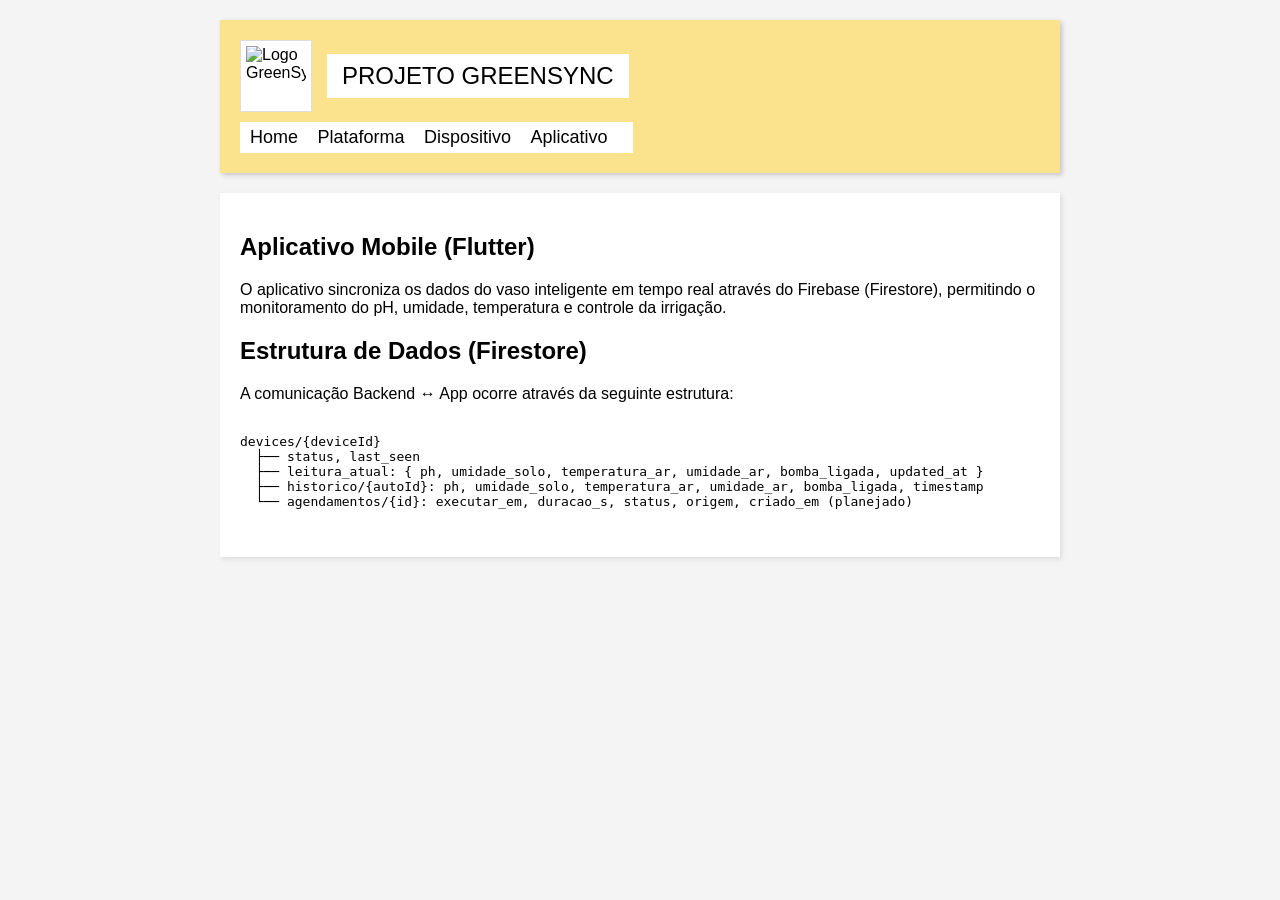
==== docs/aplicativo.html @ 3061eb22 "Add aplicativo.html for GreenSync project gitpage" ====
<!DOCTYPE html>
<html lang="pt-BR">
<head>
    <meta charset="UTF-8">
    <title>Aplicativo - GreenSync</title>
    <link rel="stylesheet" href="style.css">
</head>
<body>
    <header class="cabecalho-amarelo">
        <div class="linha-superior">
            <img src="logo-planta.png" alt="Logo GreenSync" class="logo">
            <div class="titulo-branco">PROJETO GREENSYNC</div>
        </div>
        <nav class="menu-branco">
            <a href="index.html">Home</a>
            <a href="plataforma.html">Plataforma</a>
            <a href="dispositivo.html">Dispositivo</a>
            <a href="aplicativo.html">Aplicativo</a>
        </nav>
    </header>

    <main class="conteudo">
        <section>
            <h2>Aplicativo Mobile (Flutter)</h2>
            <p>O aplicativo sincroniza os dados do vaso inteligente em tempo real através do Firebase (Firestore), permitindo o monitoramento do pH, umidade, temperatura e controle da irrigação.</p>
        </section>

        <section>
            <h2>Estrutura de Dados (Firestore)</h2>
            <p>A comunicação Backend ↔ App ocorre através da seguinte estrutura:</p>
            <pre><code>
devices/{deviceId}
  ├── status, last_seen
  ├── leitura_atual: { ph, umidade_solo, temperatura_ar, umidade_ar, bomba_ligada, updated_at }
  ├── historico/{autoId}: ph, umidade_solo, temperatura_ar, umidade_ar, bomba_ligada, timestamp
  └── agendamentos/{id}: executar_em, duracao_s, status, origem, criado_em (planejado)
            </code></pre>
        </section>
    </main>
</body>
</html>
---- docs/style.css ----
body {
    font-family: Arial, sans-serif;
    margin: 0;
    padding: 20px;
    background-color: #f4f4f4;
}

/* Container amarelo da imagem */
.cabecalho-amarelo {
    background-color: #fae38c; /* Amarelo da imagem */
    padding: 20px;
    max-width: 800px;
    margin: 0 auto;
    box-shadow: 2px 2px 5px rgba(0,0,0,0.2);
}

/* Alinhamento do logo e título */
.linha-superior {
    display: flex;
    align-items: center;
    margin-bottom: 10px;
}

.logo {
    width: 60px;
    height: 60px;
    background-color: white;
    padding: 5px;
    margin-right: 15px;
    border: 1px solid #ddd;
}

/* Título com fundo branco da imagem */
.titulo-branco {
    background-color: white;
    padding: 8px 15px;
    font-size: 24px;
    font-weight: normal;
    text-transform: uppercase;
}

/* Menu de navegação inferior com fundo branco */
.menu-branco {
    background-color: white;
    padding: 5px 10px;
    display: inline-block;
}

.menu-branco a {
    text-decoration: none;
    color: black;
    font-size: 18px;
    margin-right: 15px;
}

.menu-branco a:hover {
    text-decoration: underline;
}

/* Estilo do conteúdo principal */
.conteudo {
    max-width: 800px;
    margin: 20px auto;
    background-color: white;
    padding: 20px;
    box-shadow: 2px 2px 5px rgba(0,0,0,0.1);
}
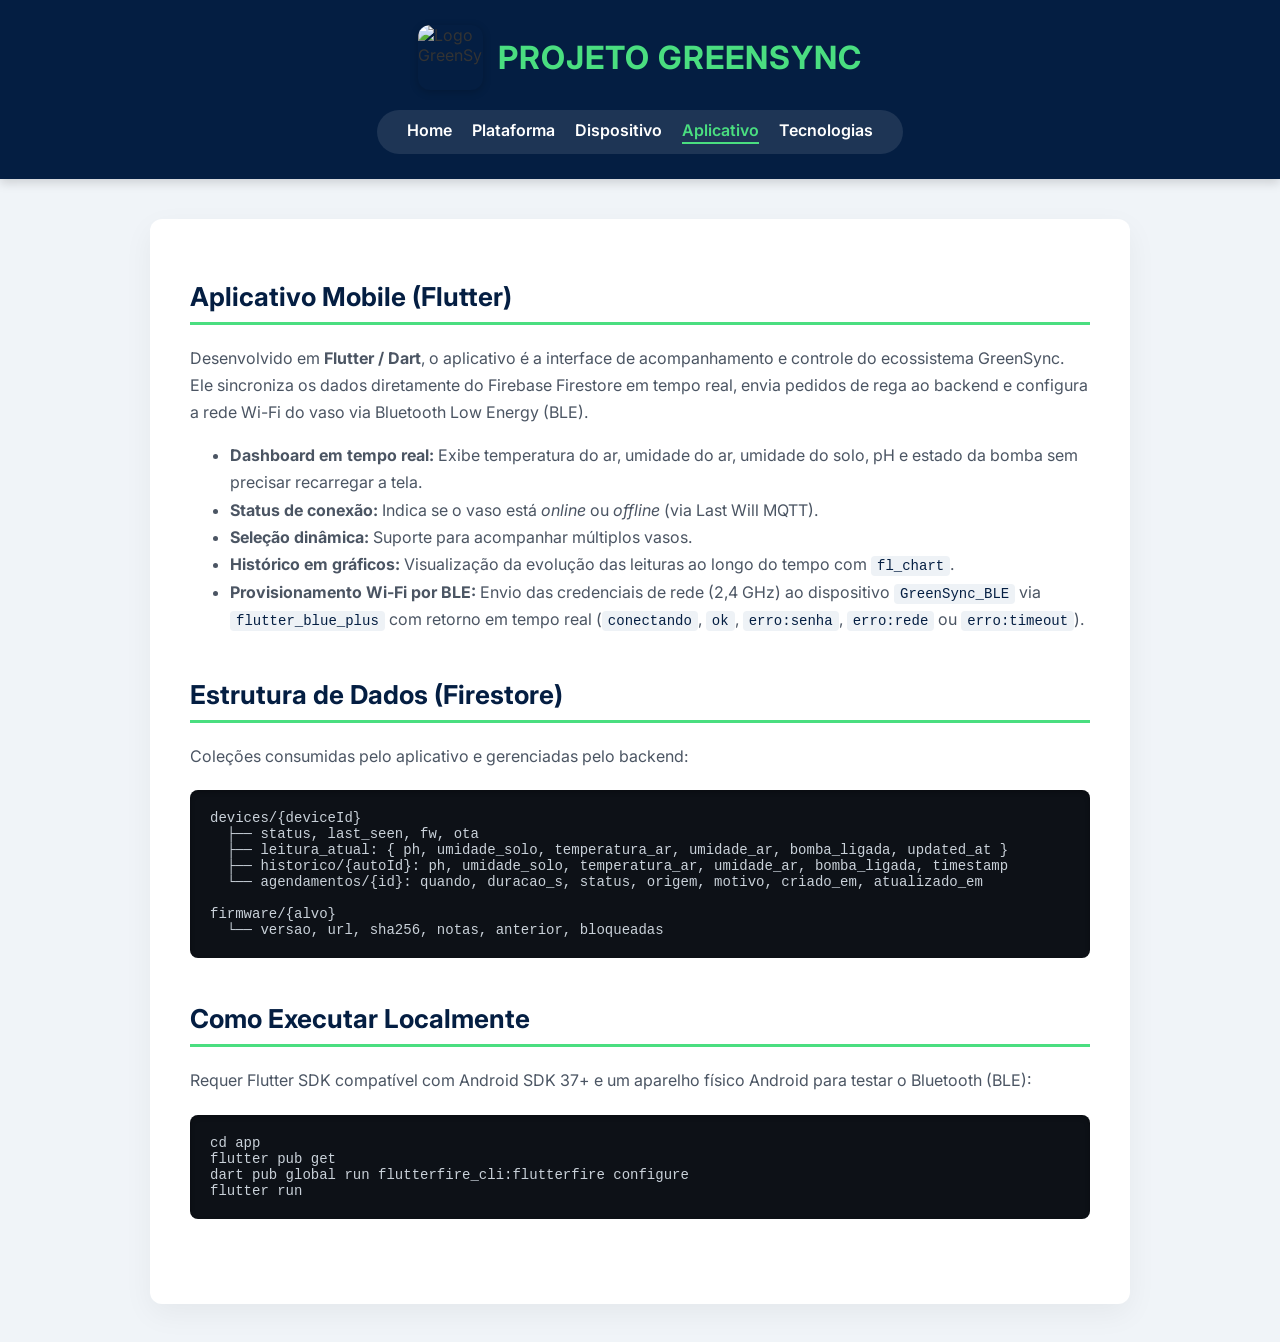
==== commit f6d4496d: "Revise aplicativo.html with new features and details Updated application description and added featu" ====
--- a/docs/aplicativo.html
+++ b/docs/aplicativo.html
@@ -8,33 +8,55 @@
 <body>
     <header class="cabecalho-amarelo">
         <div class="linha-superior">
-            <img src="logo-planta.png" alt="Logo GreenSync" class="logo">
+            <img src="logo-planta.jpeg" alt="Logo GreenSync" class="logo">
             <div class="titulo-branco">PROJETO GREENSYNC</div>
         </div>
         <nav class="menu-branco">
             <a href="index.html">Home</a>
             <a href="plataforma.html">Plataforma</a>
             <a href="dispositivo.html">Dispositivo</a>
-            <a href="aplicativo.html">Aplicativo</a>
+            <a href="aplicativo.html" class="ativo">Aplicativo</a>
+            <a href="tecnologias.html">Tecnologias</a>
         </nav>
     </header>
 
     <main class="conteudo">
         <section>
             <h2>Aplicativo Mobile (Flutter)</h2>
-            <p>O aplicativo sincroniza os dados do vaso inteligente em tempo real através do Firebase (Firestore), permitindo o monitoramento do pH, umidade, temperatura e controle da irrigação.</p>
+            <p>Desenvolvido em <strong>Flutter / Dart</strong>, o aplicativo é a interface de acompanhamento e controle do ecossistema GreenSync. Ele sincroniza os dados diretamente do Firebase Firestore em tempo real, envia pedidos de rega ao backend e configura a rede Wi-Fi do vaso via Bluetooth Low Energy (BLE).</p>
+            <ul>
+                <li><strong>Dashboard em tempo real:</strong> Exibe temperatura do ar, umidade do ar, umidade do solo, pH e estado da bomba sem precisar recarregar a tela.</li>
+                <li><strong>Status de conexão:</strong> Indica se o vaso está <em>online</em> ou <em>offline</em> (via Last Will MQTT).</li>
+                <li><strong>Seleção dinâmica:</strong> Suporte para acompanhar múltiplos vasos.</li>
+                <li><strong>Histórico em gráficos:</strong> Visualização da evolução das leituras ao longo do tempo com <code>fl_chart</code>.</li>
+                <li><strong>Provisionamento Wi-Fi por BLE:</strong> Envio das credenciais de rede (2,4 GHz) ao dispositivo <code>GreenSync_BLE</code> via <code>flutter_blue_plus</code> com retorno em tempo real (<code>conectando</code>, <code>ok</code>, <code>erro:senha</code>, <code>erro:rede</code> ou <code>erro:timeout</code>).</li>
+            </ul>
         </section>
 
         <section>
             <h2>Estrutura de Dados (Firestore)</h2>
-            <p>A comunicação Backend ↔ App ocorre através da seguinte estrutura:</p>
-            <pre><code>
-devices/{deviceId}
-  ├── status, last_seen
+            <p>Coleções consumidas pelo aplicativo e gerenciadas pelo backend:</p>
+            <div class="terminal">
+<pre><code>devices/{deviceId}
+  ├── status, last_seen, fw, ota
   ├── leitura_atual: { ph, umidade_solo, temperatura_ar, umidade_ar, bomba_ligada, updated_at }
   ├── historico/{autoId}: ph, umidade_solo, temperatura_ar, umidade_ar, bomba_ligada, timestamp
-  └── agendamentos/{id}: executar_em, duracao_s, status, origem, criado_em (planejado)
-            </code></pre>
+  └── agendamentos/{id}: quando, duracao_s, status, origem, motivo, criado_em, atualizado_em
+
+firmware/{alvo}
+  └── versao, url, sha256, notas, anterior, bloqueadas</code></pre>
+            </div>
+        </section>
+
+        <section>
+            <h2>Como Executar Localmente</h2>
+            <p>Requer Flutter SDK compatível com Android SDK 37+ e um aparelho físico Android para testar o Bluetooth (BLE):</p>
+            <div class="terminal">
+<pre><code>cd app
+flutter pub get
+dart pub global run flutterfire_cli:flutterfire configure
+flutter run</code></pre>
+            </div>
         </section>
     </main>
 </body>
--- a/docs/style.css
+++ b/docs/style.css
@@ -1,67 +1,198 @@
+/* Importando uma fonte mais moderna do Google Fonts */
+@import url('https://fonts.googleapis.com/css2?family=Inter:wght@400;600;700&display=swap');
+
 body {
-    font-family: Arial, sans-serif;
+    font-family: 'Inter', Arial, sans-serif;
     margin: 0;
-    padding: 20px;
-    background-color: #f4f4f4;
+    padding: 0;
+    background-color: #f0f4f8; /* Fundo cinza/azulado bem suave para destacar o conteúdo */
+    color: #333;
 }
 
-/* Container amarelo da imagem */
+/* O cabeçalho agora adota o Azul Escuro do banner */
 .cabecalho-amarelo {
-    background-color: #fae38c; /* Amarelo da imagem */
-    padding: 20px;
-    max-width: 800px;
-    margin: 0 auto;
-    box-shadow: 2px 2px 5px rgba(0,0,0,0.2);
+    background-color: #041e42; /* Azul Escuro GreenSync */
+    padding: 25px 20px;
+    box-shadow: 0 4px 10px rgba(0, 0, 0, 0.15);
+    display: flex;
+    flex-direction: column;
+    align-items: center;
 }
 
-/* Alinhamento do logo e título */
+/* Alinhamento do logo e título no centro */
 .linha-superior {
     display: flex;
     align-items: center;
-    margin-bottom: 10px;
+    justify-content: center;
+    margin-bottom: 20px;
 }
 
 .logo {
-    width: 60px;
-    height: 60px;
-    background-color: white;
-    padding: 5px;
+    width: 65px;
+    height: 65px;
+    border-radius: 12px; /* Bordas arredondadas no logo */
     margin-right: 15px;
-    border: 1px solid #ddd;
+    box-shadow: 0 2px 8px rgba(0,0,0,0.2);
 }
 
-/* Título com fundo branco da imagem */
+/* Título com a cor Verde Menta da identidade */
 .titulo-branco {
-    background-color: white;
-    padding: 8px 15px;
-    font-size: 24px;
-    font-weight: normal;
-    text-transform: uppercase;
+    background-color: transparent;
+    color: #4ade80; /* Verde Menta brilhante */
+    font-size: 32px;
+    font-weight: 700;
+    letter-spacing: 1px;
 }
 
-/* Menu de navegação inferior com fundo branco */
+/* Menu de navegação em formato de "pílula" */
 .menu-branco {
-    background-color: white;
-    padding: 5px 10px;
-    display: inline-block;
+    background-color: rgba(255, 255, 255, 0.1); /* Fundo levemente transparente */
+    padding: 10px 30px;
+    border-radius: 30px;
+    display: flex;
+    gap: 20px;
 }
 
 .menu-branco a {
     text-decoration: none;
-    color: black;
-    font-size: 18px;
-    margin-right: 15px;
+    color: #ffffff;
+    font-size: 16px;
+    font-weight: 600;
+    transition: all 0.3s ease;
 }
 
+/* Efeito ao passar o mouse no menu */
 .menu-branco a:hover {
-    text-decoration: underline;
+    color: #4ade80;
+    transform: translateY(-2px);
 }
 
-/* Estilo do conteúdo principal */
+/* Área de conteúdo principal em formato de "Cartão" */
 .conteudo {
-    max-width: 800px;
-    margin: 20px auto;
-    background-color: white;
+    max-width: 900px;
+    margin: 40px auto;
+    background-color: #ffffff;
+    padding: 40px;
+    border-radius: 12px;
+    box-shadow: 0 10px 30px rgba(0, 0, 0, 0.05);
+}
+
+/* Estilização das Seções e Títulos Internos */
+section {
+    margin-bottom: 45px;
+}
+
+section h2 {
+    border-bottom: 3px solid #4ade80; /* Linha verde decorativa */
+    padding-bottom: 10px;
+    margin-bottom: 20px;
+    color: #041e42; /* Azul Escuro nos subtítulos */
+    font-size: 26px;
+}
+
+p, li {
+    line-height: 1.7;
+    font-size: 16px;
+    color: #4b5563;
+}
+
+/* Estilo Terminal Profissional para os blocos de código */
+.terminal {
+    background-color: #0d1117; /* Fundo bem escuro estilo VS Code */
+    color: #c9d1d9;
     padding: 20px;
-    box-shadow: 2px 2px 5px rgba(0,0,0,0.1);
+    border-radius: 8px;
+    font-family: 'Consolas', 'Courier New', monospace;
+    overflow-x: auto;
+    margin: 20px 0;
+    box-shadow: inset 0 2px 5px rgba(0, 0, 0, 0.3);
 }
+
+.terminal pre {
+    margin: 0;
+}
+
+.terminal code {
+    font-size: 14px;
+}
+
+/* Ajuste do menu para 5 abas em telas menores */
+.menu-branco {
+    flex-wrap: wrap;
+    justify-content: center;
+}
+
+.menu-branco a.ativo {
+    color: #4ade80;
+    border-bottom: 2px solid #4ade80;
+    padding-bottom: 2px;
+}
+
+/* Tabelas técnicas */
+.tabela-tech {
+    width: 100%;
+    border-collapse: collapse;
+    margin: 20px 0;
+    font-size: 15px;
+    border-radius: 8px;
+    overflow: hidden;
+    box-shadow: 0 2px 8px rgba(0, 0, 0, 0.06);
+}
+
+.tabela-tech th {
+    background-color: #041e42;
+    color: #ffffff;
+    text-align: left;
+    padding: 12px 16px;
+    font-weight: 600;
+}
+
+.tabela-tech td {
+    padding: 12px 16px;
+    border-bottom: 1px solid #e5e7eb;
+    color: #374151;
+    vertical-align: top;
+}
+
+.tabela-tech tr:nth-child(even) {
+    background-color: #f8fafc;
+}
+
+.tabela-tech td:first-child {
+    font-weight: 600;
+    color: #041e42;
+    width: 28%;
+}
+
+/* Badges de status */
+.badge {
+    display: inline-block;
+    padding: 3px 10px;
+    border-radius: 12px;
+    font-size: 13px;
+    font-weight: 600;
+}
+
+.badge-ok {
+    background-color: #dcfce7;
+    color: #166534;
+}
+
+.badge-dev {
+    background-color: #fef3c7;
+    color: #92400e;
+}
+
+code {
+    background-color: #eef2f6;
+    color: #041e42;
+    padding: 2px 6px;
+    border-radius: 4px;
+    font-size: 14px;
+}
+
+.terminal code {
+    background-color: transparent;
+    color: #c9d1d9;
+    padding: 0;
+}
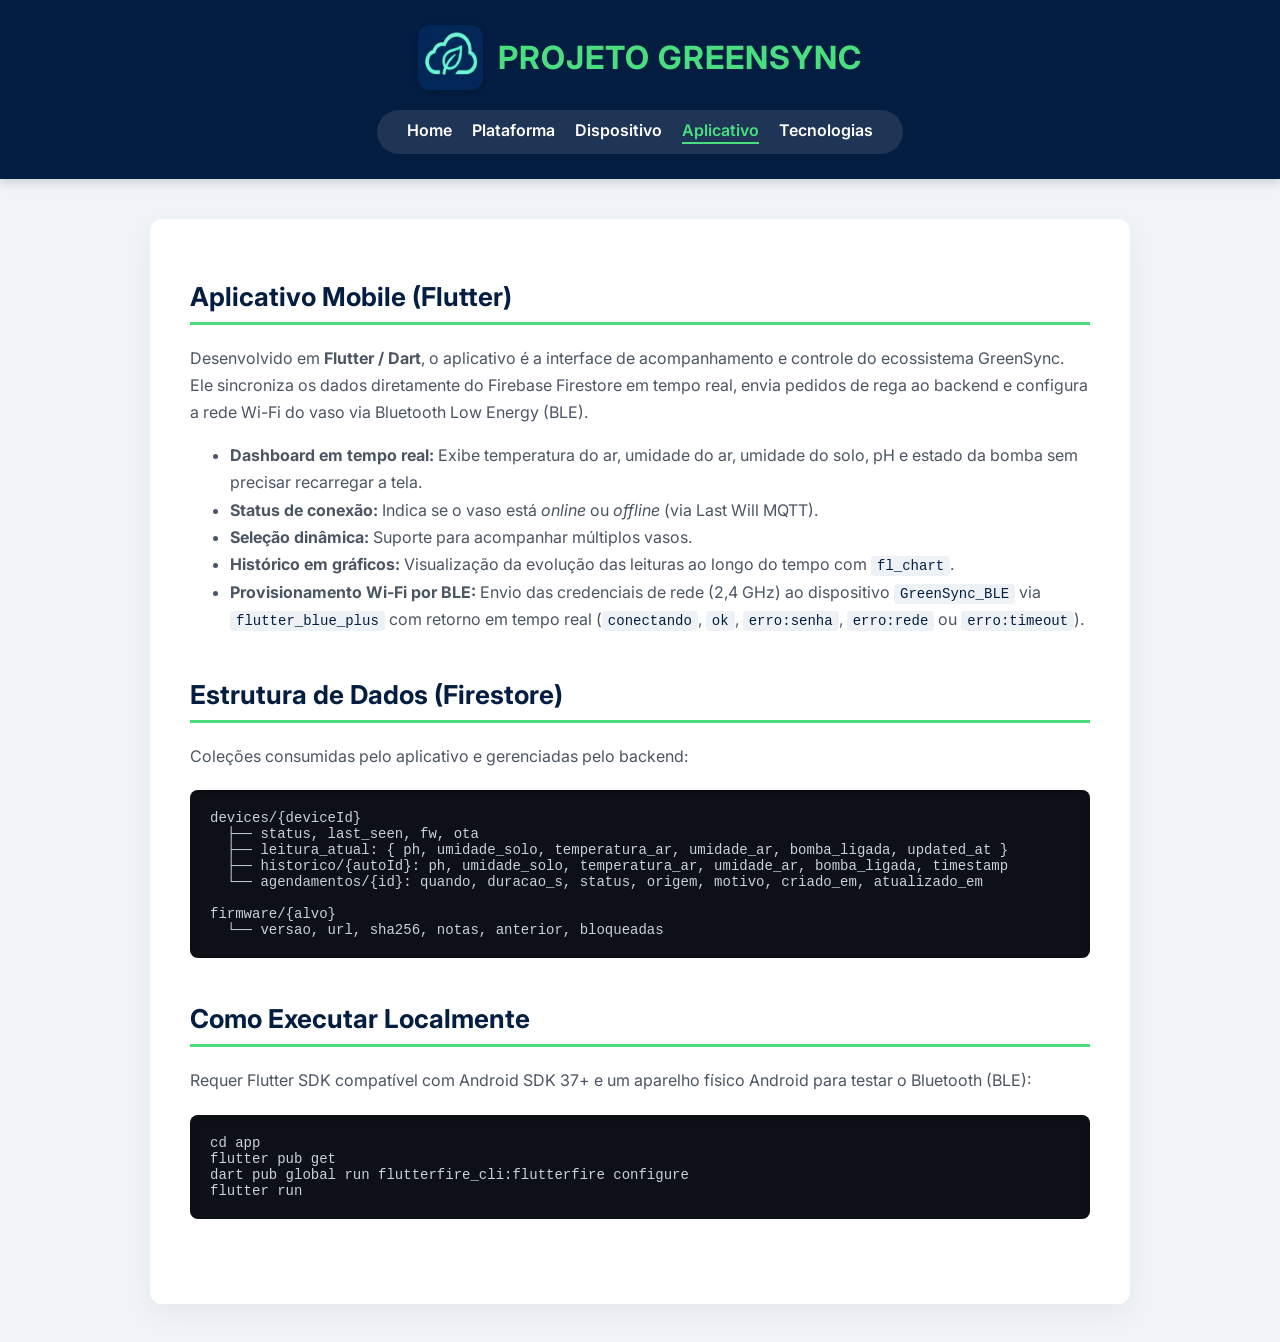
==== commit 99a162aa: "Update logo image format from JPEG to PNG" ====
--- a/docs/aplicativo.html
+++ b/docs/aplicativo.html
@@ -8,7 +8,7 @@
 <body>
     <header class="cabecalho-amarelo">
         <div class="linha-superior">
-            <img src="logo-planta.jpeg" alt="Logo GreenSync" class="logo">
+            <img src="logo-planta.png" alt="Logo GreenSync" class="logo">
             <div class="titulo-branco">PROJETO GREENSYNC</div>
         </div>
         <nav class="menu-branco">
